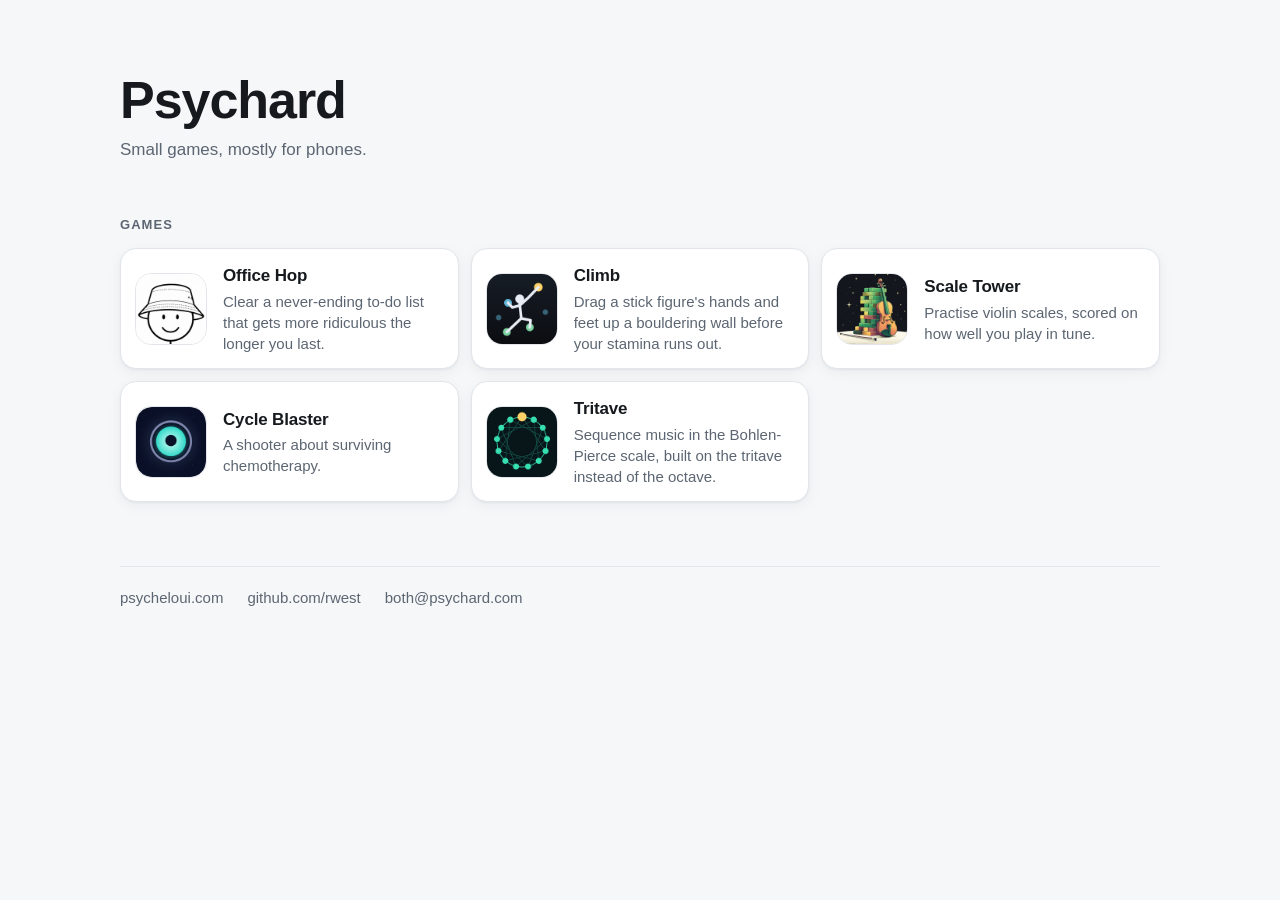
==== index.html @ d8fd8852 "Move 'Office Hop' game card to top of list reordered the games" ====
<!doctype html>
<html lang="en">
<head>
<meta charset="utf-8">
<meta name="viewport" content="width=device-width, initial-scale=1, viewport-fit=cover">

<title>Psychard — small games, mostly for phones</title>
<meta name="description" content="Games made by the Psychard family: a bouldering puzzle, a violin scales trainer, a chemo shooter, an office platformer and a Bohlen-Pierce sequencer.">
<!-- These four absolute URLs and CNAME all move to https://psychard.com/ at the
     apex cutover. See "Domain" in README.md. -->
<link rel="canonical" href="https://www.psychard.com/">

<meta name="theme-color" content="#f6f7f9" media="(prefers-color-scheme: light)">
<meta name="theme-color" content="#0b0d11" media="(prefers-color-scheme: dark)">

<link rel="icon" href="/icons/psychard.svg" type="image/svg+xml">
<link rel="icon" href="/icons/favicon-32.png" sizes="32x32" type="image/png">
<link rel="apple-touch-icon" href="/icons/apple-touch-icon.png">

<meta property="og:type" content="website">
<meta property="og:url" content="https://www.psychard.com/">
<meta property="og:title" content="Psychard">
<meta property="og:description" content="Small games, mostly for phones.">
<meta property="og:image" content="https://www.psychard.com/icons/og.png">
<meta property="og:image:width" content="1200">
<meta property="og:image:height" content="630">
<meta name="twitter:card" content="summary_large_image">

<link rel="stylesheet" href="/styles.css">
</head>
<body>

<div class="wrap">

  <header>
    <h1 class="site-title">Psychard</h1>
    <p class="tagline">Small games, mostly for phones.</p>
  </header>

  <main>
    <h2 class="section-heading">Games</h2>

    <!-- ─────────────────────────────────────────────────────────────────────
         To add a game: copy one <li> block, change the link, icon, name and
         description, and drop a square PNG (180×180 is plenty) into /icons/.
         Nothing else needs touching — the grid reflows on its own.
         ───────────────────────────────────────────────────────────────────── -->
    <ul class="games">

     <li>
        <a class="card" href="https://psycheloui.github.io/Cell-blaster/office-hop.html">
          <img class="card__icon" src="/icons/office-hop.png" alt="" width="180" height="180">
          <span class="card__text">
            <span class="card__name">Office Hop</span>
            <span class="card__desc">Clear a never-ending to-do list that gets more ridiculous the longer you last.</span>
          </span>
        </a>
      </li>
         
      <li>
        <a class="card" href="https://climb.psychard.com/">
          <img class="card__icon" src="/icons/climb.png" alt="" width="180" height="180">
          <span class="card__text">
            <span class="card__name">Climb</span>
            <span class="card__desc">Drag a stick figure's hands and feet up a bouldering wall before your stamina runs out.</span>
          </span>
        </a>
      </li>

      <li>
        <a class="card" href="https://rwest.github.io/scales-tuner/">
          <img class="card__icon" src="/icons/scales.png" alt="" width="180" height="180">
          <span class="card__text">
            <span class="card__name">Scale Tower</span>
            <span class="card__desc">Practise violin scales, scored on how well you play in tune.</span>
          </span>
        </a>
      </li>

      <li>
        <a class="card" href="https://psycheloui.github.io/Cell-blaster/cell-blaster.html">
          <img class="card__icon" src="/icons/cycle-blaster.png" alt="" width="180" height="180">
          <span class="card__text">
            <span class="card__name">Cycle Blaster</span>
            <span class="card__desc">A shooter about surviving chemotherapy.</span>
          </span>
        </a>
      </li>

      <li>
        <a class="card" href="https://psycheloui.github.io/Cell-blaster/bp-sequencer.html">
          <img class="card__icon" src="/icons/tritave.png" alt="" width="180" height="180">
          <span class="card__text">
            <span class="card__name">Tritave</span>
            <span class="card__desc">Sequence music in the Bohlen-Pierce scale, built on the tritave instead of the octave.</span>
          </span>
        </a>
      </li>

    </ul>
    <!-- ───────────────────────────────── end of games ────────────────────── -->

    <!-- Merch goes here when the Printful store is ready. Same pattern:
         <h2 class="section-heading">Merch</h2> followed by a <ul class="games">. -->
  </main>

  <footer class="site-footer">
    <a href="https://psycheloui.com/">psycheloui.com</a>
    <a href="https://github.com/rwest">github.com/rwest</a>
    <a href="mailto:both@psychard.com">both@psychard.com</a>
  </footer>

</div>

</body>
</html>
---- styles.css ----
/* psychard.com — one page, no build step, no CDN.
   Colours live as custom properties so light and dark share every rule. */

:root {
  color-scheme: light dark;

  --bg: #f6f7f9;
  --surface: #ffffff;
  --border: #e2e6ea;
  --text: #16191d;
  --muted: #5c6672;
  --accent: #2a8a63;
  --icon-bg: #eef0f3;
  --shadow: 0 1px 2px rgba(16, 25, 45, .05), 0 4px 14px rgba(16, 25, 45, .05);
}

@media (prefers-color-scheme: dark) {
  :root {
    --bg: #0b0d11;
    --surface: #151a21;
    --border: #252d38;
    --text: #e8edf5;
    --muted: #8b97a9;
    --accent: #7dd3a0;
    --icon-bg: #1d232c;
    --shadow: none;
  }
}

*, *::before, *::after { box-sizing: border-box; }

html { -webkit-text-size-adjust: 100%; }

body {
  margin: 0;
  background: var(--bg);
  color: var(--text);
  font: 17px/1.5 -apple-system, BlinkMacSystemFont, "Segoe UI", Roboto,
        "Helvetica Neue", Arial, sans-serif;
  -webkit-font-smoothing: antialiased;
}

/* max() against the safe-area insets keeps content clear of the notch and the
   rounded corners when an iPhone is held in landscape. */
.wrap {
  max-width: 1080px;
  margin-inline: auto;
  padding-block: clamp(2.5rem, 8vw, 4.5rem) 2.5rem;
  padding-inline:
    max(1.25rem, env(safe-area-inset-left))
    max(1.25rem, env(safe-area-inset-right));
  padding-bottom: max(2.5rem, env(safe-area-inset-bottom));
}

.site-title {
  margin: 0;
  font-size: clamp(2.25rem, 9vw, 3.25rem);
  font-weight: 700;
  letter-spacing: -.02em;
  line-height: 1.1;
}

.tagline {
  margin: .5rem 0 0;
  color: var(--muted);
  font-size: 1.0625rem;
}

.section-heading {
  margin: clamp(2.25rem, 7vw, 3.25rem) 0 0;
  font-size: .8125rem;
  font-weight: 600;
  letter-spacing: .08em;
  text-transform: uppercase;
  color: var(--muted);
}

/* auto-fill + minmax does the responsiveness on its own: one column on a
   phone, two or three once there is room, with no breakpoints to maintain. */
.games {
  list-style: none;
  margin: .875rem 0 0;
  padding: 0;
  display: grid;
  gap: .75rem;
  grid-template-columns: repeat(auto-fill, minmax(310px, 1fr));
}

.card {
  display: grid;
  grid-template-columns: 72px 1fr;
  align-items: center;
  gap: 1rem;
  height: 100%;
  padding: .875rem;
  background: var(--surface);
  border: 1px solid var(--border);
  border-radius: 16px;
  box-shadow: var(--shadow);
  color: inherit;
  text-decoration: none;
  transition: border-color .15s ease, transform .15s ease;
}

/* The tile behind each icon matters: Office Hop's art is black-on-white and
   would vanish into the light theme, while the other four are dark-backed and
   would vanish into the dark one. A bordered tile gives all five an edge. */
.card__icon {
  display: block;
  width: 72px;
  height: 72px;
  border-radius: 22.5%;
  background: var(--icon-bg);
  border: 1px solid var(--border);
}

.card__name {
  display: block;
  font-weight: 600;
  letter-spacing: -.01em;
}

.card__desc {
  display: block;
  margin-top: .15rem;
  color: var(--muted);
  font-size: .9375rem;
  line-height: 1.4;
}

@media (hover: hover) {
  .card:hover {
    border-color: var(--accent);
    transform: translateY(-2px);
  }
}

.card:focus-visible {
  outline: 2px solid var(--accent);
  outline-offset: 3px;
}

.site-footer {
  display: flex;
  flex-wrap: wrap;
  gap: .5rem 1.5rem;
  margin-top: clamp(2.5rem, 8vw, 4rem);
  padding-top: 1.25rem;
  border-top: 1px solid var(--border);
  font-size: .9375rem;
}

.site-footer a {
  color: var(--muted);
  text-decoration: none;
}

.site-footer a:hover { color: var(--text); text-decoration: underline; }

.site-footer a:focus-visible {
  outline: 2px solid var(--accent);
  outline-offset: 3px;
  border-radius: 3px;
}

@media (prefers-reduced-motion: reduce) {
  .card { transition: none; }
  .card:hover { transform: none; }
}
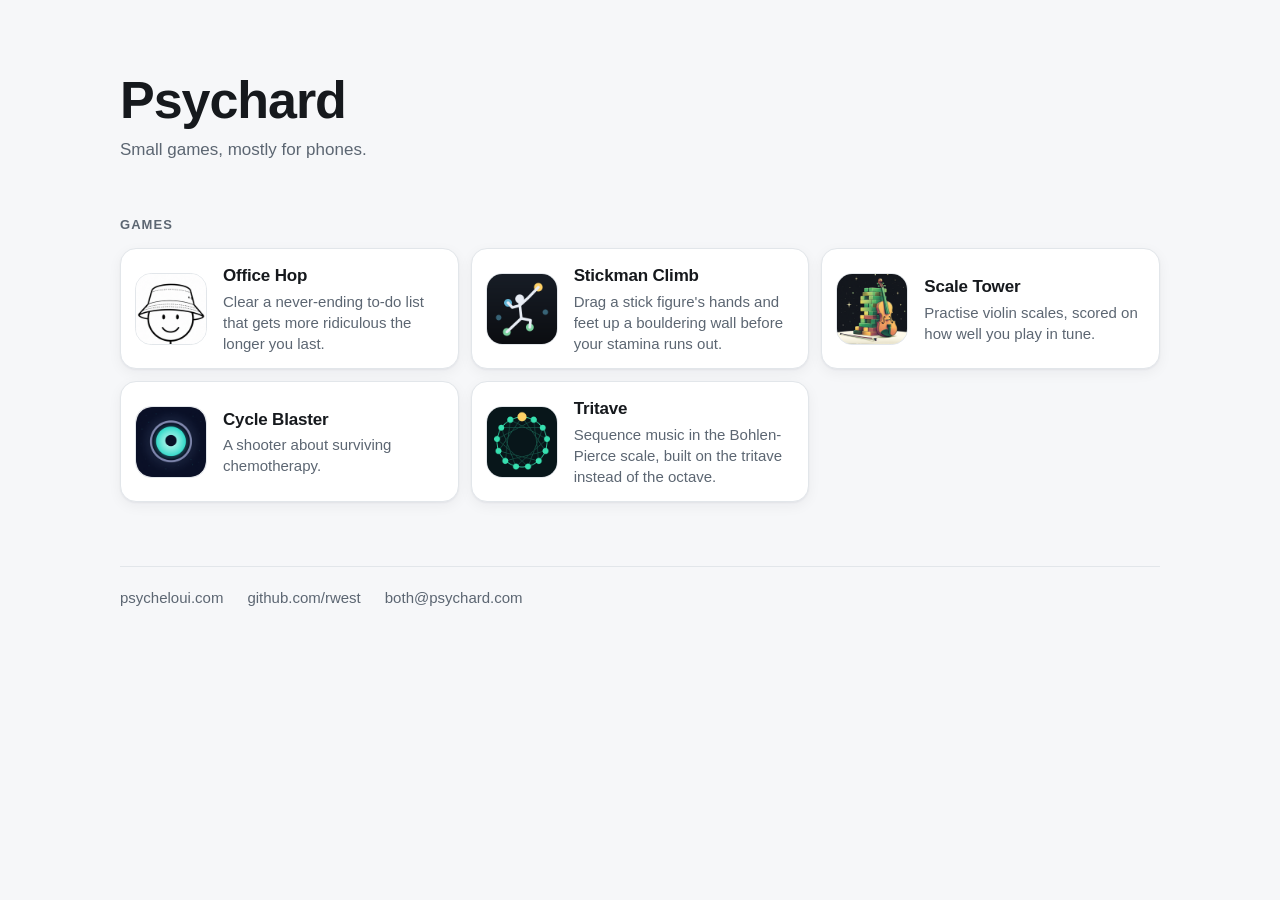
==== commit ee21151d: "Update game name from 'Climb' to 'Stickman Climb'" ====
--- a/index.html
+++ b/index.html
@@ -61,7 +61,7 @@
         <a class="card" href="https://climb.psychard.com/">
           <img class="card__icon" src="/icons/climb.png" alt="" width="180" height="180">
           <span class="card__text">
-            <span class="card__name">Climb</span>
+            <span class="card__name">Stickman Climb</span>
             <span class="card__desc">Drag a stick figure's hands and feet up a bouldering wall before your stamina runs out.</span>
           </span>
         </a>
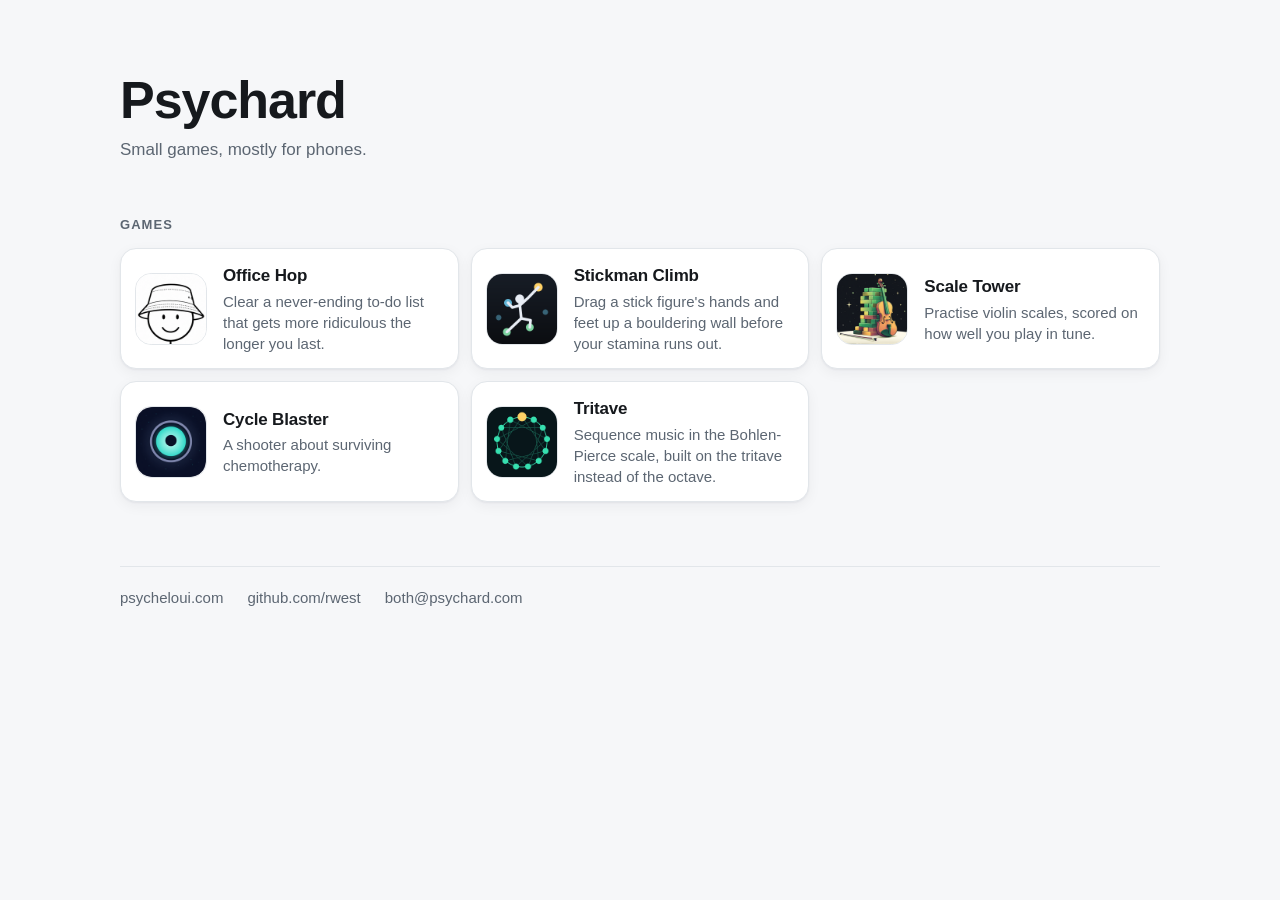
==== commit 6e1a9b67: "Move the custom domain to the apex, psychard.com The GoDaddy DNS is in place: four A and four AAAA r" ====
--- a/index.html
+++ b/index.html
@@ -6,9 +6,7 @@
 
 <title>Psychard — small games, mostly for phones</title>
 <meta name="description" content="Games made by the Psychard family: a bouldering puzzle, a violin scales trainer, a chemo shooter, an office platformer and a Bohlen-Pierce sequencer.">
-<!-- These four absolute URLs and CNAME all move to https://psychard.com/ at the
-     apex cutover. See "Domain" in README.md. -->
-<link rel="canonical" href="https://www.psychard.com/">
+<link rel="canonical" href="https://psychard.com/">
 
 <meta name="theme-color" content="#f6f7f9" media="(prefers-color-scheme: light)">
 <meta name="theme-color" content="#0b0d11" media="(prefers-color-scheme: dark)">
@@ -18,10 +16,10 @@
 <link rel="apple-touch-icon" href="/icons/apple-touch-icon.png">
 
 <meta property="og:type" content="website">
-<meta property="og:url" content="https://www.psychard.com/">
+<meta property="og:url" content="https://psychard.com/">
 <meta property="og:title" content="Psychard">
 <meta property="og:description" content="Small games, mostly for phones.">
-<meta property="og:image" content="https://www.psychard.com/icons/og.png">
+<meta property="og:image" content="https://psychard.com/icons/og.png">
 <meta property="og:image:width" content="1200">
 <meta property="og:image:height" content="630">
 <meta name="twitter:card" content="summary_large_image">
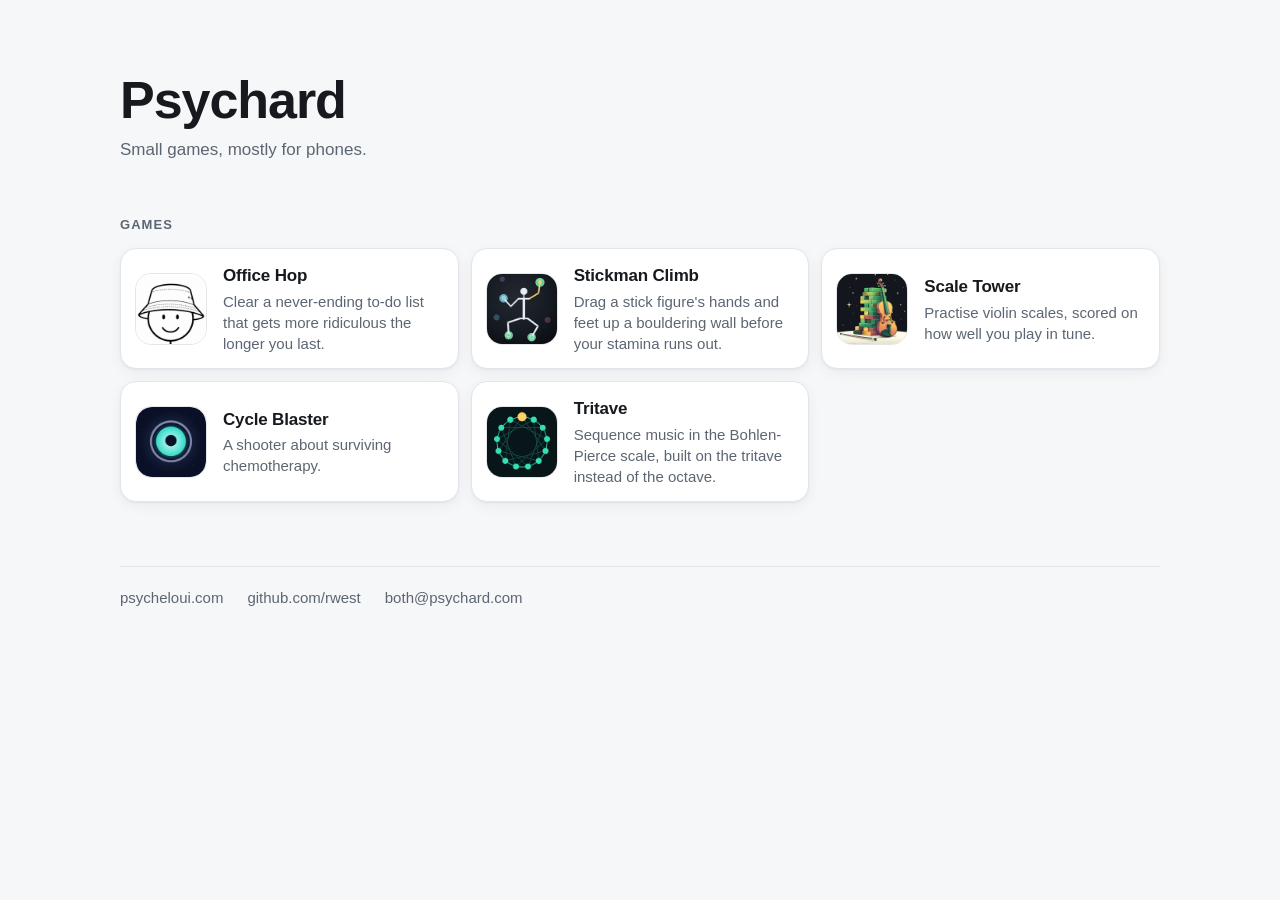
==== commit 0b67a1e5: "Make www.psychard.com canonical again GitHub has been stuck on https_certificate.state = dns_changed" ====
--- a/index.html
+++ b/index.html
@@ -6,7 +6,7 @@
 
 <title>Psychard — small games, mostly for phones</title>
 <meta name="description" content="Games made by the Psychard family: a bouldering puzzle, a violin scales trainer, a chemo shooter, an office platformer and a Bohlen-Pierce sequencer.">
-<link rel="canonical" href="https://psychard.com/">
+<link rel="canonical" href="https://www.psychard.com/">
 
 <meta name="theme-color" content="#f6f7f9" media="(prefers-color-scheme: light)">
 <meta name="theme-color" content="#0b0d11" media="(prefers-color-scheme: dark)">
@@ -16,10 +16,10 @@
 <link rel="apple-touch-icon" href="/icons/apple-touch-icon.png">
 
 <meta property="og:type" content="website">
-<meta property="og:url" content="https://psychard.com/">
+<meta property="og:url" content="https://www.psychard.com/">
 <meta property="og:title" content="Psychard">
 <meta property="og:description" content="Small games, mostly for phones.">
-<meta property="og:image" content="https://psychard.com/icons/og.png">
+<meta property="og:image" content="https://www.psychard.com/icons/og.png">
 <meta property="og:image:width" content="1200">
 <meta property="og:image:height" content="630">
 <meta name="twitter:card" content="summary_large_image">
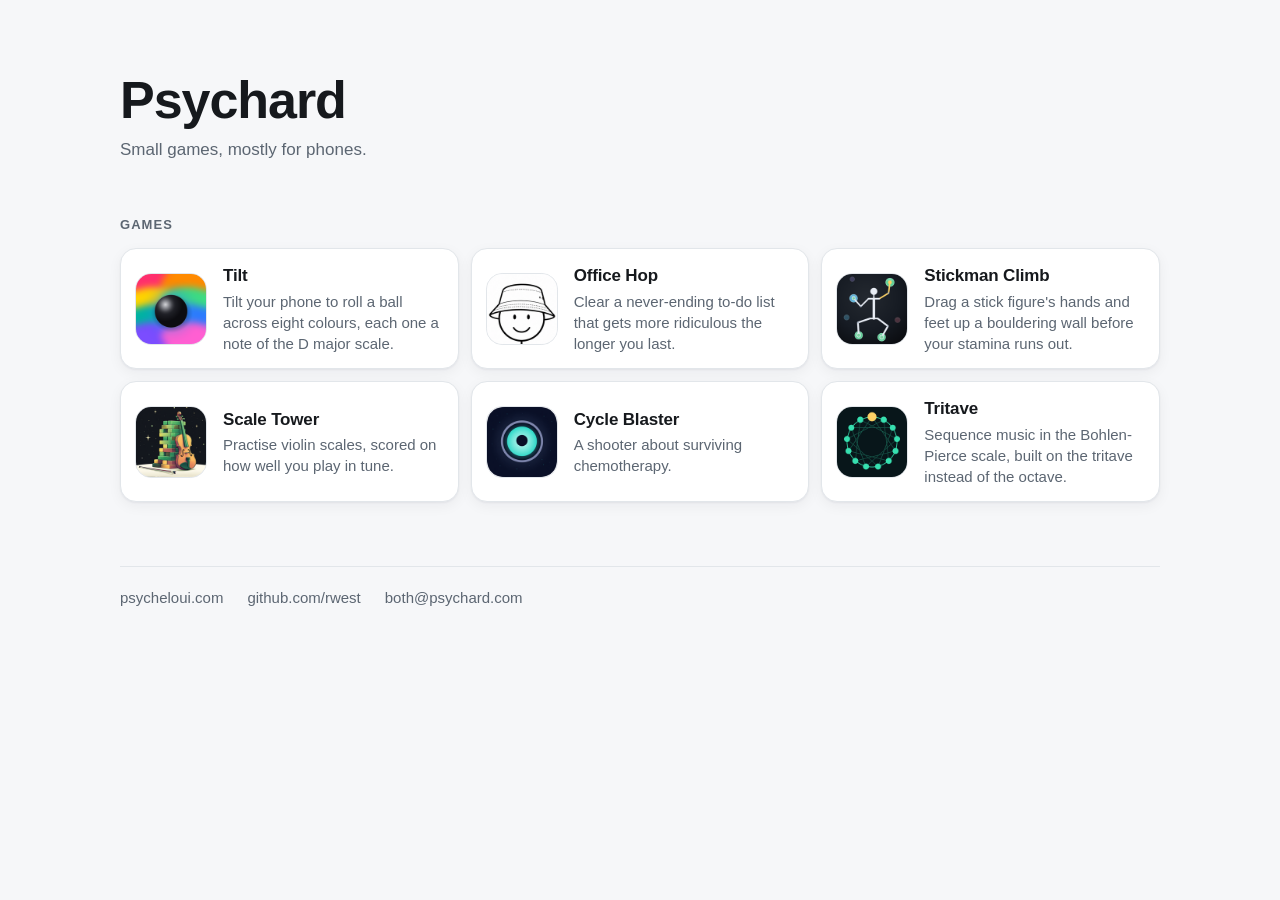
==== commit 1e270a7f: "Add Tilt, a tilt-controlled sound toy Hosted in-repo at /tilt/ so it is served over HTTPS, which iOS" ====
--- a/index.html
+++ b/index.html
@@ -5,7 +5,7 @@
 <meta name="viewport" content="width=device-width, initial-scale=1, viewport-fit=cover">
 
 <title>Psychard — small games, mostly for phones</title>
-<meta name="description" content="Games made by the Psychard family: a bouldering puzzle, a violin scales trainer, a chemo shooter, an office platformer and a Bohlen-Pierce sequencer.">
+<meta name="description" content="Games made by the Psychard family: a tilt-controlled sound toy, a bouldering puzzle, a violin scales trainer, a chemo shooter, an office platformer and a Bohlen-Pierce sequencer.">
 <link rel="canonical" href="https://www.psychard.com/">
 
 <meta name="theme-color" content="#f6f7f9" media="(prefers-color-scheme: light)">
@@ -44,6 +44,16 @@
          Nothing else needs touching — the grid reflows on its own.
          ───────────────────────────────────────────────────────────────────── -->
     <ul class="games">
+
+      <li>
+        <a class="card" href="/tilt/">
+          <img class="card__icon" src="/icons/tilt.png" alt="" width="180" height="180">
+          <span class="card__text">
+            <span class="card__name">Tilt</span>
+            <span class="card__desc">Tilt your phone to roll a ball across eight colours, each one a note of the D major scale.</span>
+          </span>
+        </a>
+      </li>
 
      <li>
         <a class="card" href="https://psycheloui.github.io/Cell-blaster/office-hop.html">
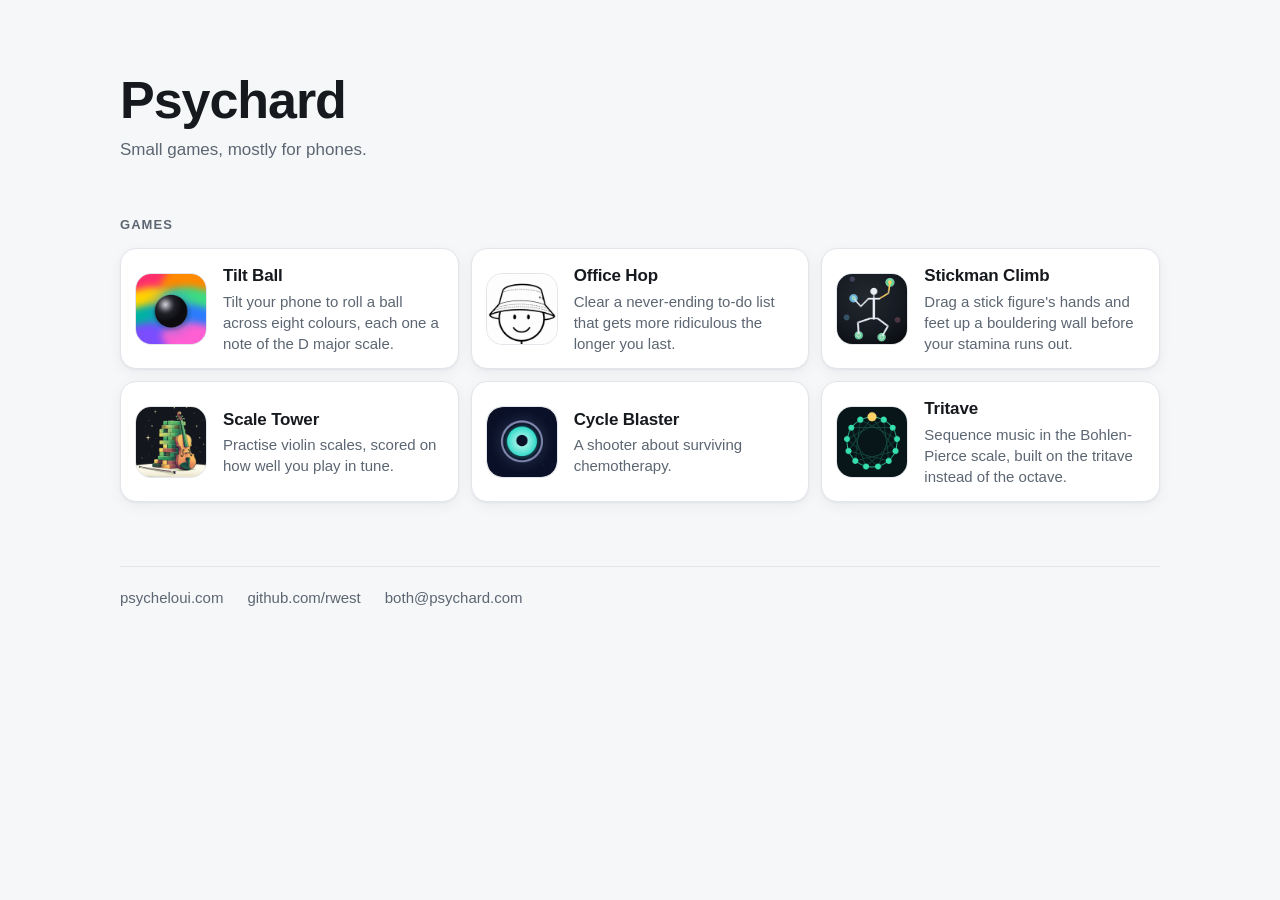
==== commit eb6786a7: "Tilt Ball: remembered instrument, manifest, re-askable tilt - Renamed from Tilt to Tilt Ball (the UR" ====
--- a/index.html
+++ b/index.html
@@ -49,7 +49,7 @@
         <a class="card" href="/tilt/">
           <img class="card__icon" src="/icons/tilt.png" alt="" width="180" height="180">
           <span class="card__text">
-            <span class="card__name">Tilt</span>
+            <span class="card__name">Tilt Ball</span>
             <span class="card__desc">Tilt your phone to roll a ball across eight colours, each one a note of the D major scale.</span>
           </span>
         </a>
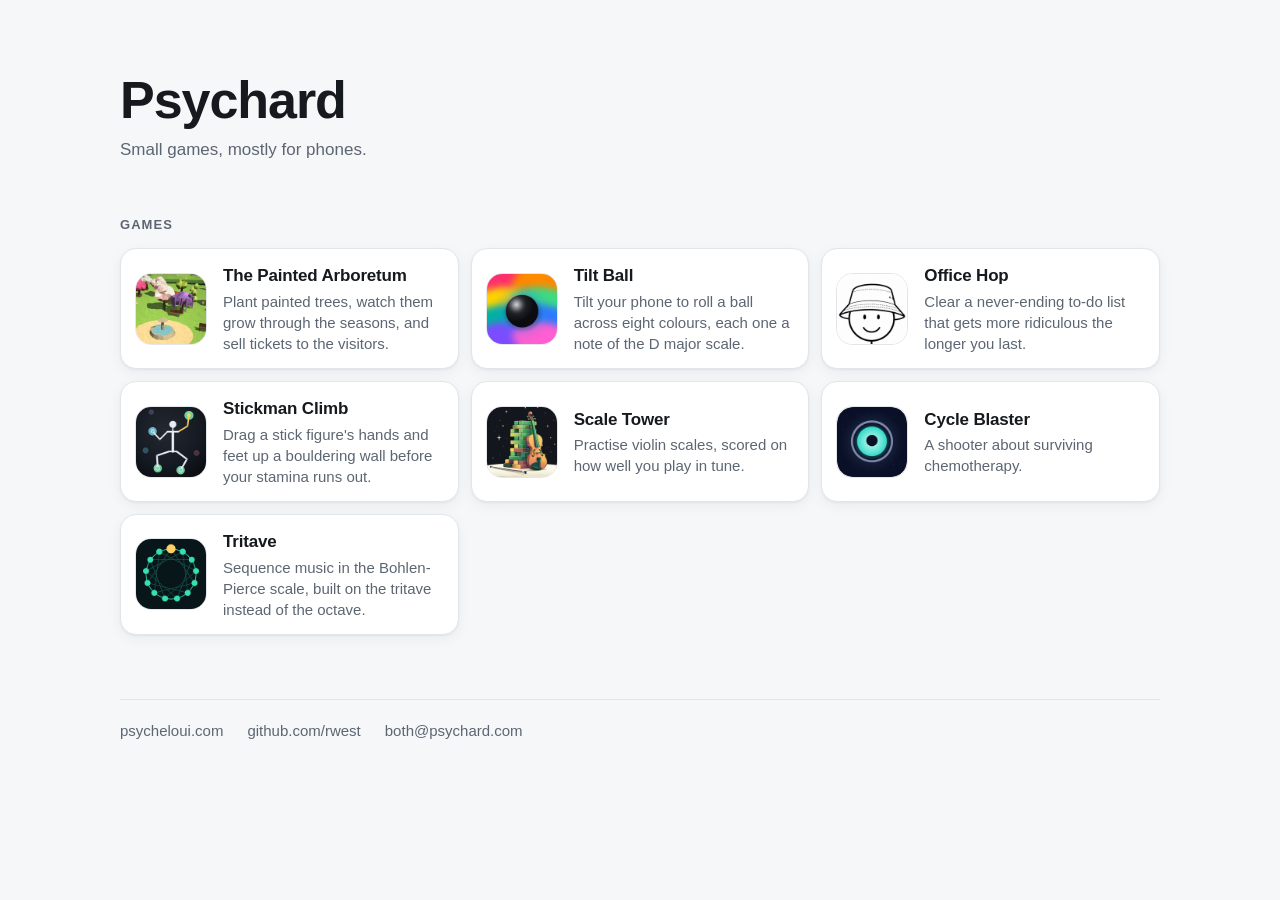
==== commit de6acebc: "Add The Painted Arboretum A garden game: buy trees and decorations, tap the ground to place them, an" ====
--- a/index.html
+++ b/index.html
@@ -5,7 +5,7 @@
 <meta name="viewport" content="width=device-width, initial-scale=1, viewport-fit=cover">
 
 <title>Psychard — small games, mostly for phones</title>
-<meta name="description" content="Games made by the Psychard family: a tilt-controlled sound toy, a bouldering puzzle, a violin scales trainer, a chemo shooter, an office platformer and a Bohlen-Pierce sequencer.">
+<meta name="description" content="Games made by the Psychard family: a garden of painted trees, a tilt-controlled sound toy, a bouldering puzzle, a violin scales trainer, a chemo shooter, an office platformer and a Bohlen-Pierce sequencer.">
 <link rel="canonical" href="https://www.psychard.com/">
 
 <meta name="theme-color" content="#f6f7f9" media="(prefers-color-scheme: light)">
@@ -44,6 +44,16 @@
          Nothing else needs touching — the grid reflows on its own.
          ───────────────────────────────────────────────────────────────────── -->
     <ul class="games">
+
+      <li>
+        <a class="card" href="/arboretum/">
+          <img class="card__icon" src="/icons/arboretum.png" alt="" width="180" height="180">
+          <span class="card__text">
+            <span class="card__name">The Painted Arboretum</span>
+            <span class="card__desc">Plant painted trees, watch them grow through the seasons, and sell tickets to the visitors.</span>
+          </span>
+        </a>
+      </li>
 
       <li>
         <a class="card" href="/tilt/">
